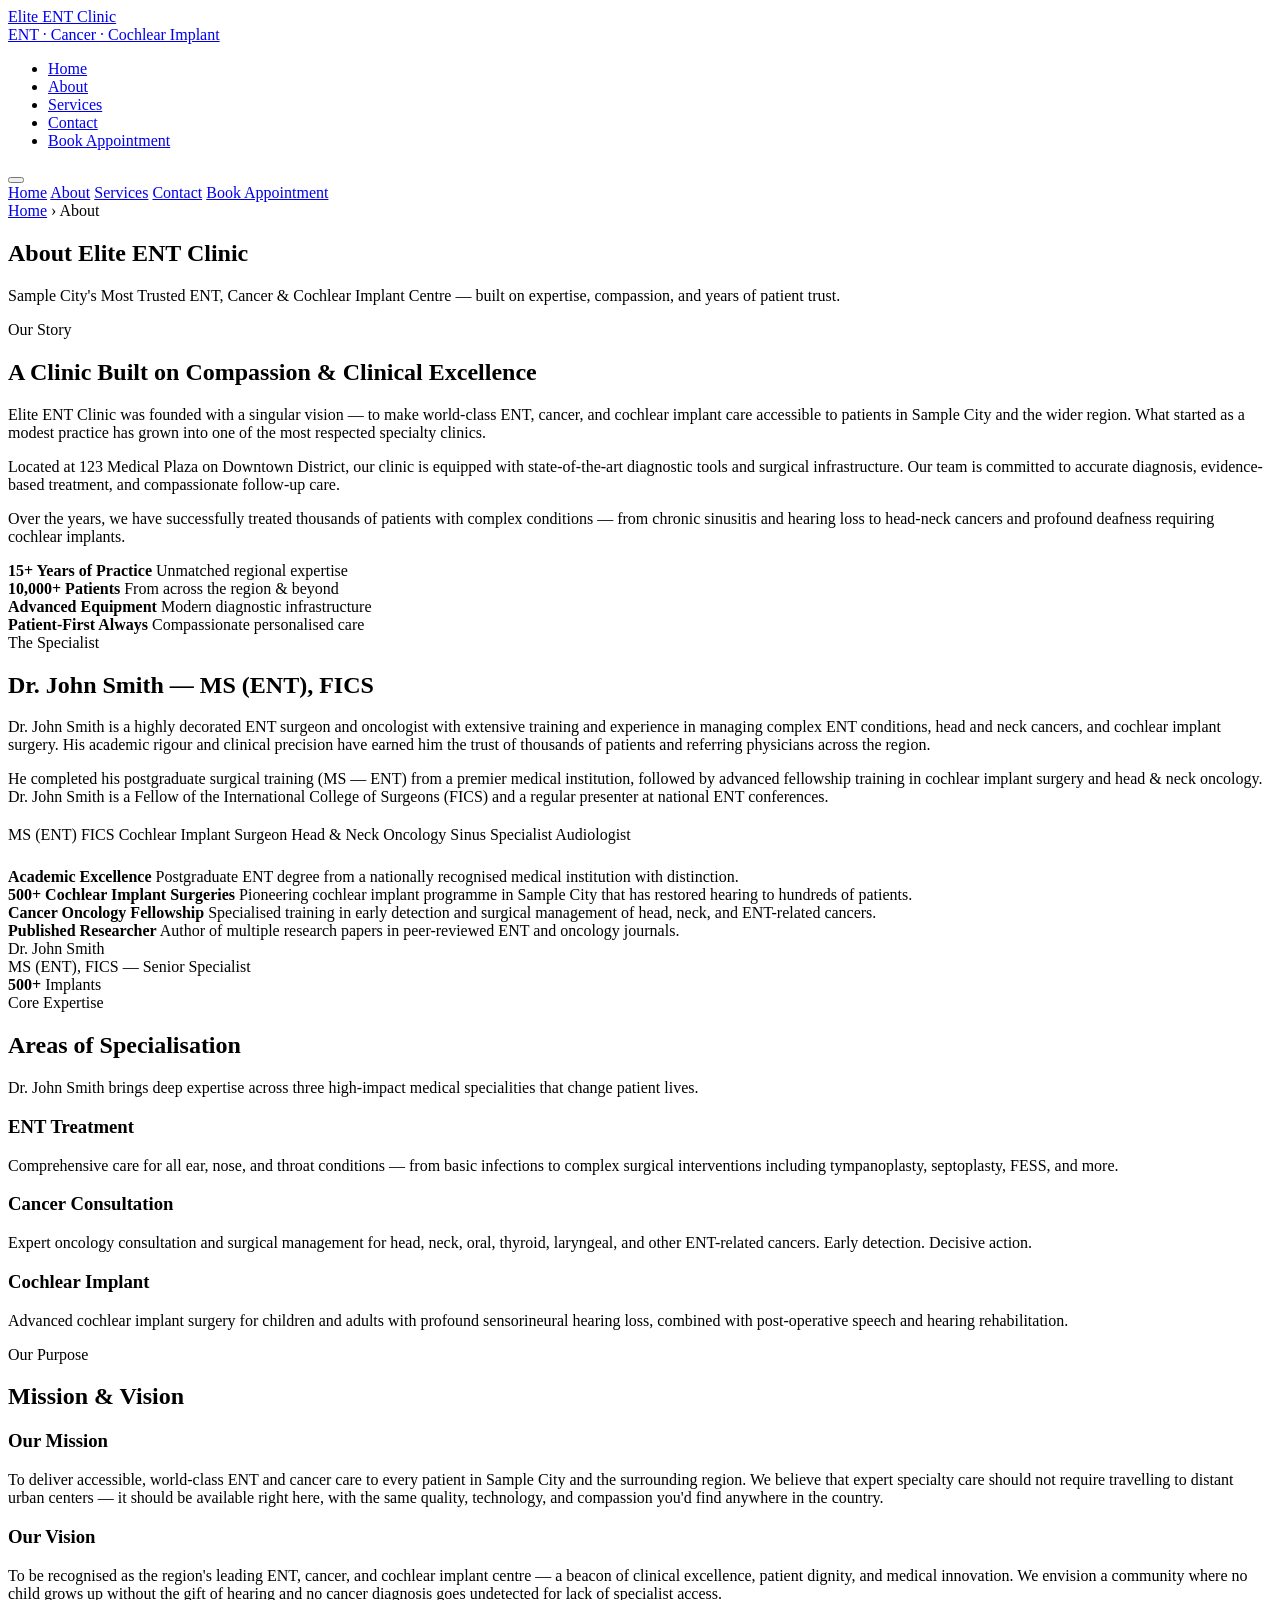
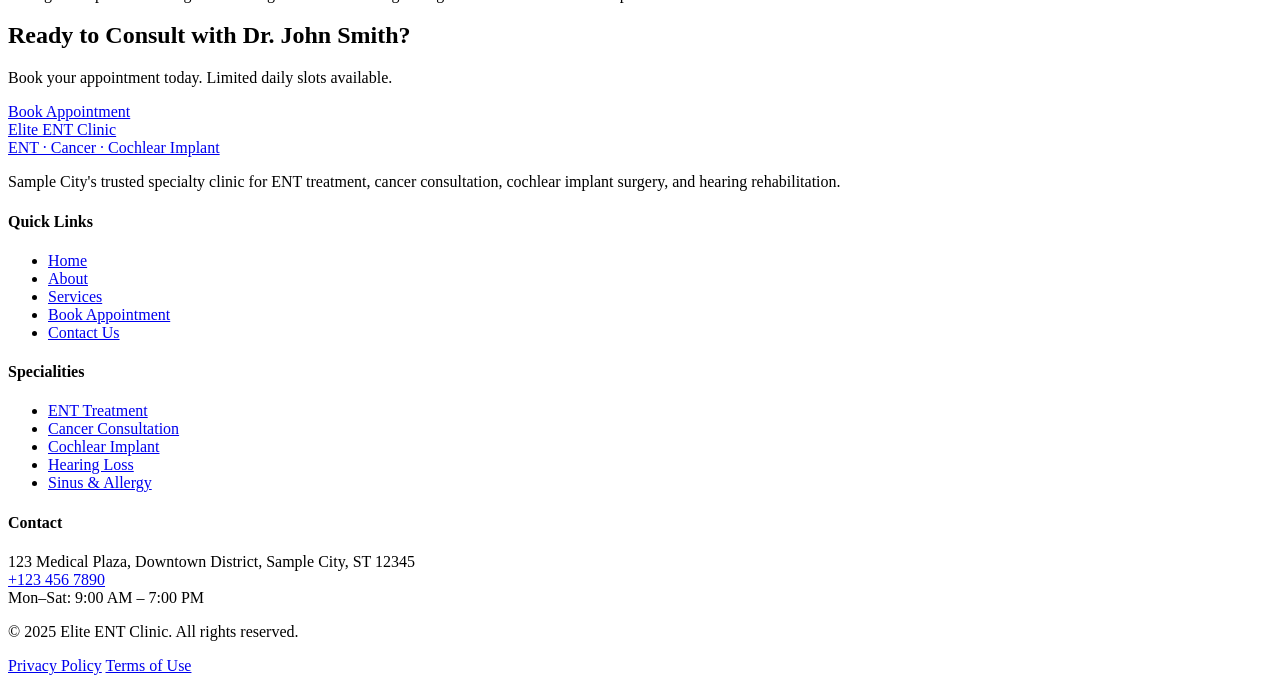
==== about.html @ 15871dbf "Add files via upload" ====
<!DOCTYPE html>
<html lang="en">
<head>
  <meta charset="UTF-8" />
  <link rel="icon" href="https://api.iconify.design/medical-icon:i-health-services.svg" type="image/svg+xml" />
  <meta name="viewport" content="width=device-width, initial-scale=1.0" />
  <title>About Dr. John Smith | ENT Cancer Cochlear Implant Specialist Sample City</title>
  <meta name="description" content="Learn about Dr. John Smith – Sample City's leading ENT, Cancer and Cochlear Implant specialist with 15+ years of experience. Discover our mission, story, and specialisations." />
  <meta name="keywords" content="ENT Specialist Sample City, Cochlear Implant Clinic Sample City, Cancer ENT Doctor Sample City, About Dr. John Smith" />
  <meta property="og:title" content="About Dr. John Smith | ENT Specialist Sample City" />
  <meta property="og:description" content="Meet Dr. John Smith – 15+ years of experience in ENT, Cancer Consultation and Cochlear Implant Surgery in Sample City." />
  <link rel="stylesheet" href="css/styles.css" />
  <link rel="stylesheet" href="https://cdnjs.cloudflare.com/ajax/libs/font-awesome/6.4.0/css/all.min.css" />
  <link rel="preconnect" href="https://fonts.googleapis.com" />
</head>
<body>

<!-- ===== NAVBAR ===== -->
<header class="navbar" role="banner">
  <div class="container">
    <nav class="navbar-inner" aria-label="Main navigation">
      <a href="index.html" class="navbar-logo">
        <div class="logo-icon" aria-hidden="true"></div>
        <div>
          <div class="logo-text-main">Elite ENT Clinic</div>
          <div class="logo-text-sub">ENT · Cancer · Cochlear Implant</div>
        </div>
      </a>
      <ul class="navbar-nav">
        <li><a href="index.html" class="nav-link">Home</a></li>
        <li><a href="about.html" class="nav-link active">About</a></li>
        <li><a href="services.html" class="nav-link">Services</a></li>
        <li><a href="contact.html" class="nav-link">Contact</a></li>
        <li><a href="appointment.html" class="nav-cta">Book Appointment</a></li>
      </ul>
      <button class="hamburger" id="hamburger" aria-label="Toggle menu" aria-expanded="false">
        <span></span><span></span><span></span>
      </button>
    </nav>
  </div>
  <div class="mobile-menu" id="mobileMenu">
    <a href="index.html" class="nav-link">Home</a>
    <a href="about.html" class="nav-link active">About</a>
    <a href="services.html" class="nav-link">Services</a>
    <a href="contact.html" class="nav-link">Contact</a>
    <a href="appointment.html" class="nav-cta"> Book Appointment</a>
  </div>
</header>

<!-- ===== PAGE HERO ===== -->
<section class="page-hero" aria-label="Page header">
  <div class="container">
    <nav class="breadcrumb" aria-label="Breadcrumb">
      <a href="index.html">Home</a>
      <span>›</span>
      <span>About</span>
    </nav>
    <h1>About Elite ENT Clinic</h1>
    <p>Sample City's Most Trusted ENT, Cancer &amp; Cochlear Implant Centre — built on expertise, compassion, and years of patient trust.</p>
  </div>
</section>

<!-- ===== CLINIC STORY ===== -->
<section class="section-pad about-story" aria-label="Clinic story">
  <div class="container">
    <div class="about-grid">
      <div class="reveal">
        <div class="about-img" aria-hidden="true"></div>
      </div>
      <div class="about-text reveal reveal-delay-1">
        <div class="section-label">Our Story</div>
        <h2 class="section-title">A Clinic Built on Compassion &amp; Clinical Excellence</h2>
        <p>Elite ENT Clinic was founded with a singular vision — to make world-class ENT, cancer, and cochlear implant care accessible to patients in Sample City and the wider region. What started as a modest practice has grown into one of the most respected specialty clinics.</p>
        <p>Located at 123 Medical Plaza on Downtown District, our clinic is equipped with state-of-the-art diagnostic tools and surgical infrastructure. Our team is committed to accurate diagnosis, evidence-based treatment, and compassionate follow-up care.</p>
        <p>Over the years, we have successfully treated thousands of patients with complex conditions — from chronic sinusitis and hearing loss to head-neck cancers and profound deafness requiring cochlear implants.</p>

        <div class="about-highlights">
          <div class="highlight-item">
            <div class="highlight-icon" style="background-image: url('https://images.unsplash.com/photo-1454165804606-c3d57bc86b40?w=64&h=64&fit=crop');"></div>
            <div>
              <strong>15+ Years of Practice</strong>
              <span>Unmatched regional expertise</span>
            </div>
          </div>
          <div class="highlight-item">
            <div class="highlight-icon" style="background-image: url('https://images.unsplash.com/photo-1576091160399-112ba8d25d1d?w=64&h=64&fit=crop');"></div>
            <div>
              <strong>10,000+ Patients</strong>
              <span>From across the region &amp; beyond</span>
            </div>
          </div>
          <div class="highlight-item">
            <div class="highlight-icon" style="background-image: url('https://images.unsplash.com/photo-1581594549595-35f6edc7b762?w=64&h=64&fit=crop');"></div>
            <div>
              <strong>Advanced Equipment</strong>
              <span>Modern diagnostic infrastructure</span>
            </div>
          </div>
          <div class="highlight-item">
            <div class="highlight-icon" style="background-image: url('https://images.unsplash.com/photo-1559757175-5700dde675bc?w=64&h=64&fit=crop');"></div>
            <div>
              <strong>Patient-First Always</strong>
              <span>Compassionate personalised care</span>
            </div>
          </div>
        </div>
      </div>
    </div>
  </div>
</section>

<!-- ===== DOCTOR PROFILE ===== -->
<section class="section-pad" aria-label="Doctor profile">
  <div class="container">
    <div class="doctor-grid">
      <!-- Content -->
      <div class="doctor-content reveal">
        <div class="section-label">The Specialist</div>
        <h2 class="section-title">Dr. John Smith — MS (ENT), FICS</h2>
        <p>Dr. John Smith is a highly decorated ENT surgeon and oncologist with extensive training and experience in managing complex ENT conditions, head and neck cancers, and cochlear implant surgery. His academic rigour and clinical precision have earned him the trust of thousands of patients and referring physicians across the region.</p>
        <p>He completed his postgraduate surgical training (MS — ENT) from a premier medical institution, followed by advanced fellowship training in cochlear implant surgery and head &amp; neck oncology. Dr. John Smith is a Fellow of the International College of Surgeons (FICS) and a regular presenter at national ENT conferences.</p>

        <div class="doctor-specs" style="margin-top:20px">
          <span class="spec-badge">MS (ENT)</span>
          <span class="spec-badge">FICS</span>
          <span class="spec-badge">Cochlear Implant Surgeon</span>
          <span class="spec-badge">Head &amp; Neck Oncology</span>
          <span class="spec-badge">Sinus Specialist</span>
          <span class="spec-badge">Audiologist</span>
        </div>

        <div class="doctor-feats" style="margin-top:24px">
          <div class="doctor-feat">
            <div class="feat-icon"></div>
            <div class="feat-text">
              <strong>Academic Excellence</strong>
              <span>Postgraduate ENT degree from a nationally recognised medical institution with distinction.</span>
            </div>
          </div>
          <div class="doctor-feat">
            <div class="feat-icon"></div>
            <div class="feat-text">
              <strong>500+ Cochlear Implant Surgeries</strong>
              <span>Pioneering cochlear implant programme in Sample City that has restored hearing to hundreds of patients.</span>
            </div>
          </div>
          <div class="doctor-feat">
            <div class="feat-icon"></div>
            <div class="feat-text">
              <strong>Cancer Oncology Fellowship</strong>
              <span>Specialised training in early detection and surgical management of head, neck, and ENT-related cancers.</span>
            </div>
          </div>
          <div class="doctor-feat">
            <div class="feat-icon"></div>
            <div class="feat-text">
              <strong>Published Researcher</strong>
              <span>Author of multiple research papers in peer-reviewed ENT and oncology journals.</span>
            </div>
          </div>
        </div>
      </div>

      <!-- Image -->
      <div class="doctor-img-wrap reveal reveal-delay-1">
        <div class="doctor-img" aria-hidden="true"></div>
        <div class="dr-placeholder-text">
          <div class="dr-name">Dr. John Smith</div>
          <div class="dr-title">MS (ENT), FICS — Senior Specialist</div>
        </div>
        <div class="doctor-tag" aria-hidden="true">
          <strong>500+</strong>
          Implants
        </div>
      </div>
    </div>
  </div>
</section>

<!-- ===== SPECIALIZATIONS ===== -->
<section class="section-pad" style="background: var(--off-white);" aria-label="Specialisations">
  <div class="container">
    <div class="section-header center">
      <div class="section-label">Core Expertise</div>
      <h2 class="section-title">Areas of Specialisation</h2>
      <p class="section-subtitle">Dr. John Smith brings deep expertise across three high-impact medical specialities that change patient lives.</p>
    </div>

    <div class="spec-cards">
      <article class="spec-card reveal">
        <span class="spec-big-icon" aria-hidden="true" style="background-image: url('https://images.unsplash.com/photo-1581595220892-b0739db3ba8c?w=144&h=144&fit=crop');"></span>
        <h3>ENT Treatment</h3>
        <p>Comprehensive care for all ear, nose, and throat conditions — from basic infections to complex surgical interventions including tympanoplasty, septoplasty, FESS, and more.</p>
      </article>

      <article class="spec-card reveal reveal-delay-1">
        <span class="spec-big-icon" aria-hidden="true" style="background-image: url('https://images.unsplash.com/photo-1579154204601-01588f351e67?w=144&h=144&fit=crop');"></span>
        <h3>Cancer Consultation</h3>
        <p>Expert oncology consultation and surgical management for head, neck, oral, thyroid, laryngeal, and other ENT-related cancers. Early detection. Decisive action.</p>
      </article>

      <article class="spec-card reveal reveal-delay-2">
        <span class="spec-big-icon" aria-hidden="true" style="background-image: url('https://images.unsplash.com/photo-1576091160550-2173dba999ef?w=144&h=144&fit=crop');"></span>
        <h3>Cochlear Implant</h3>
        <p>Advanced cochlear implant surgery for children and adults with profound sensorineural hearing loss, combined with post-operative speech and hearing rehabilitation.</p>
      </article>
    </div>
  </div>
</section>

<!-- ===== MISSION & VISION ===== -->
<section class="section-pad" aria-label="Mission and Vision">
  <div class="container">
    <div class="section-header center">
      <div class="section-label">Our Purpose</div>
      <h2 class="section-title">Mission &amp; Vision</h2>
    </div>

    <div class="mv-grid">
      <div class="mv-card mission reveal">
        <span class="mv-icon" aria-hidden="true"></span>
        <h3>Our Mission</h3>
        <p>To deliver accessible, world-class ENT and cancer care to every patient in Sample City and the surrounding region. We believe that expert specialty care should not require travelling to distant urban centers — it should be available right here, with the same quality, technology, and compassion you'd find anywhere in the country.</p>
      </div>

      <div class="mv-card vision reveal reveal-delay-1">
        <span class="mv-icon" aria-hidden="true"></span>
        <h3>Our Vision</h3>
        <p>To be recognised as the region's leading ENT, cancer, and cochlear implant centre — a beacon of clinical excellence, patient dignity, and medical innovation. We envision a community where no child grows up without the gift of hearing and no cancer diagnosis goes undetected for lack of specialist access.</p>
      </div>
    </div>
  </div>
</section>

<!-- ===== CTA BANNER ===== -->
<section class="cta-banner" aria-label="Appointment call-to-action">
  <div class="container">
    <h2>Ready to Consult with Dr. John Smith?</h2>
    <p>Book your appointment today. Limited daily slots available.</p>
    <div class="cta-actions">
      <a href="appointment.html" class="btn btn-white btn-lg"> Book Appointment</a>
      <a href="tel:+1234567890" class="btn btn-outline btn-lg" style="color:white;border-color:rgba(255,255,255,0.5);"> Call Now</a>
    </div>
  </div>
</section>

<!-- ===== FOOTER ===== -->
<footer class="footer" role="contentinfo">
  <div class="container">
    <div class="footer-grid">
      <div class="footer-brand">
        <a href="index.html" class="navbar-logo">
          <div class="logo-icon" aria-hidden="true"></div>
          <div>
            <div class="logo-text-main">Elite ENT Clinic</div>
            <div class="logo-text-sub">ENT · Cancer · Cochlear Implant</div>
          </div>
        </a>
        <p class="footer-desc">Sample City's trusted specialty clinic for ENT treatment, cancer consultation, cochlear implant surgery, and hearing rehabilitation.</p>
        <div class="footer-socials">
          <a href="#" class="footer-social-btn" aria-label="Facebook"></a>
          <a href="#" class="footer-social-btn" aria-label="Instagram"></a>
          <a href="https://wa.me/1234567890" class="footer-social-btn" aria-label="WhatsApp"></a>
        </div>
      </div>
      <div class="footer-col">
        <h4>Quick Links</h4>
        <ul class="footer-links">
          <li><a href="index.html" class="footer-link">Home</a></li>
          <li><a href="about.html" class="footer-link">About</a></li>
          <li><a href="services.html" class="footer-link">Services</a></li>
          <li><a href="appointment.html" class="footer-link">Book Appointment</a></li>
          <li><a href="contact.html" class="footer-link">Contact Us</a></li>
        </ul>
      </div>
      <div class="footer-col">
        <h4>Specialities</h4>
        <ul class="footer-links">
          <li><a href="services.html#ent" class="footer-link">ENT Treatment</a></li>
          <li><a href="services.html#cancer" class="footer-link">Cancer Consultation</a></li>
          <li><a href="services.html#cochlear" class="footer-link">Cochlear Implant</a></li>
          <li><a href="services.html#hearing" class="footer-link">Hearing Loss</a></li>
          <li><a href="services.html#sinus" class="footer-link">Sinus &amp; Allergy</a></li>
        </ul>
      </div>
      <div class="footer-col">
        <h4>Contact</h4>
        <div class="footer-contact-item">
          <span class="icon"></span>
          <span>123 Medical Plaza, Downtown District, Sample City, ST 12345</span>
        </div>
        <div class="footer-contact-item">
          <span class="icon"></span>
          <a href="tel:+1234567890">+123 456 7890</a>
        </div>
        <div class="footer-contact-item">
          <span class="icon"></span>
          <span>Mon–Sat: 9:00 AM – 7:00 PM</span>
        </div>
      </div>
    </div>
    <div class="footer-bottom">
      <p class="footer-bottom-text">© 2025 Elite ENT Clinic. All rights reserved.</p>
      <div class="footer-bottom-links">
        <a href="#" class="footer-bottom-link">Privacy Policy</a>
        <a href="#" class="footer-bottom-link">Terms of Use</a>
      </div>
    </div>
  </div>
</footer>

<div class="floating-buttons">
  <a href="https://wa.me/1234567890" class="float-btn float-wa" target="_blank" rel="noopener" aria-label="WhatsApp"></a>
  <a href="tel:+1234567890" class="float-btn float-call" aria-label="Call"></a>
</div>

<script src="js/script.js"></script>
</body>
</html>
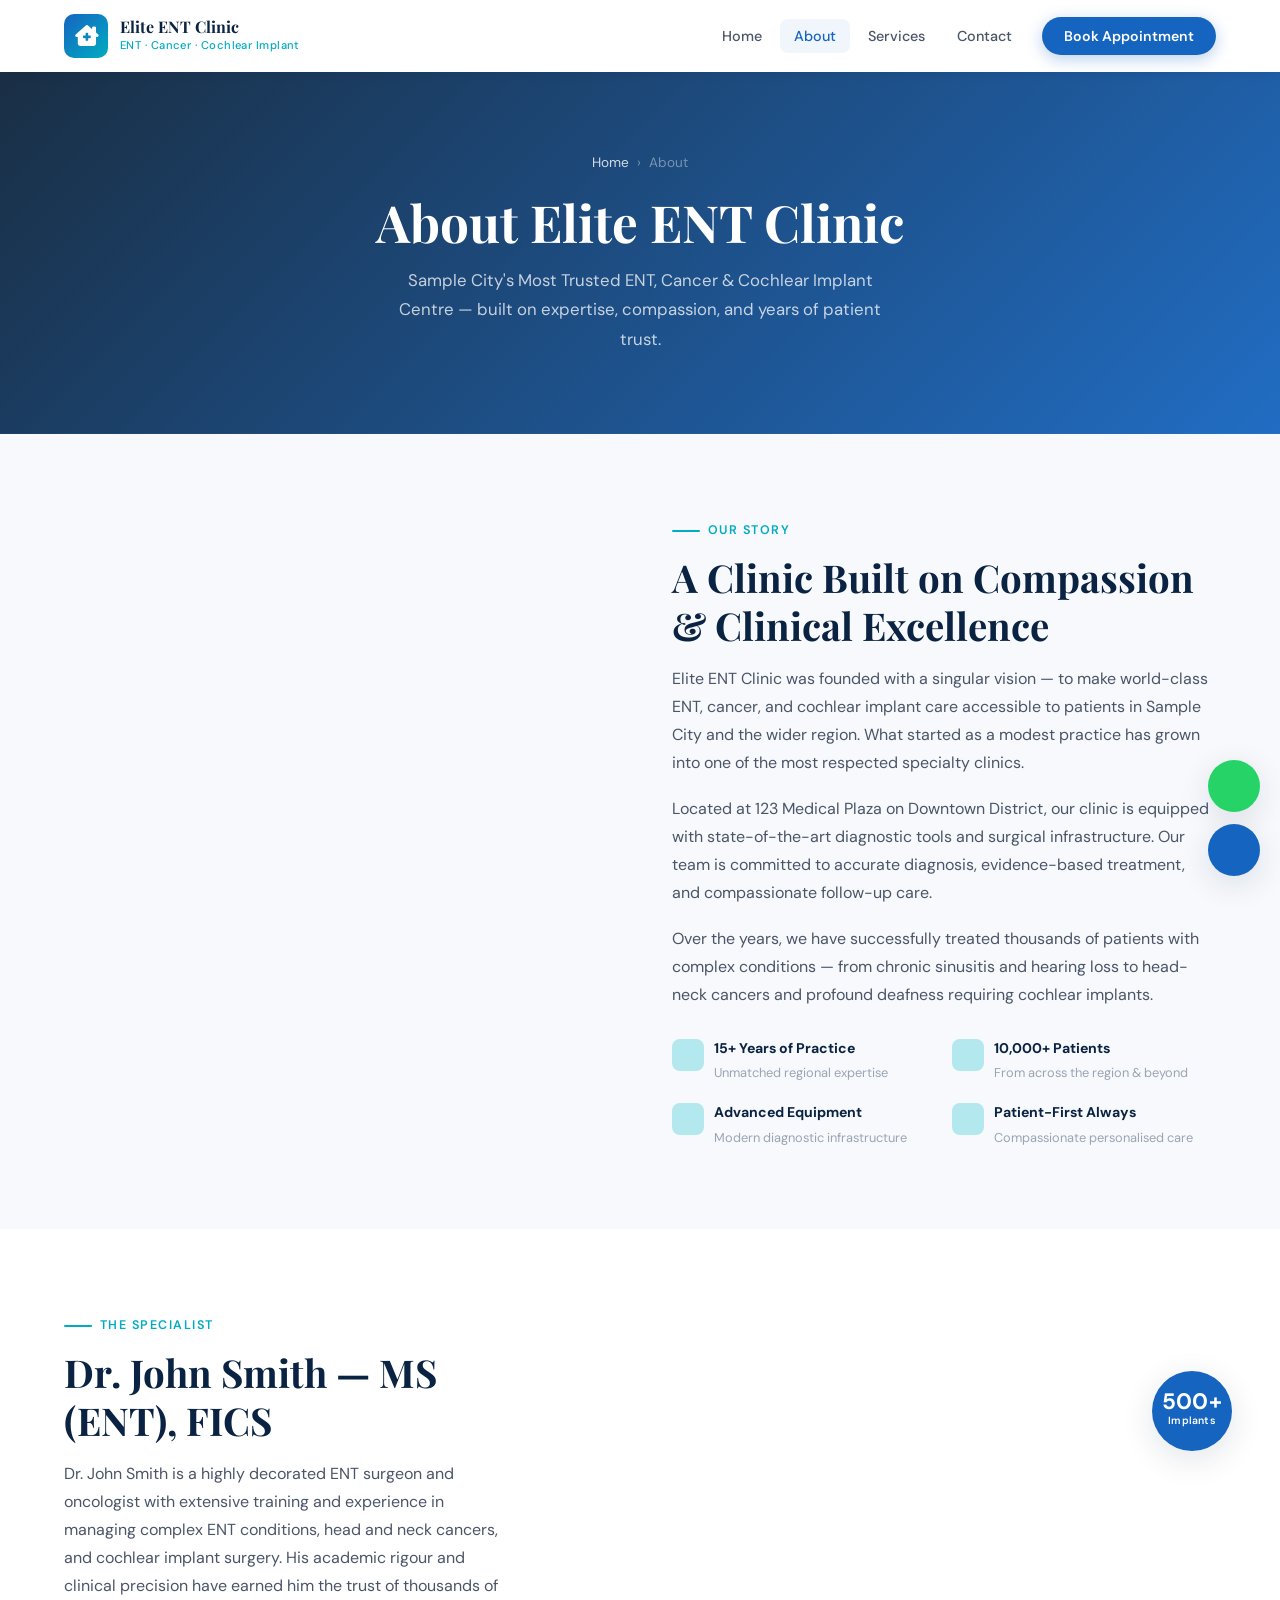
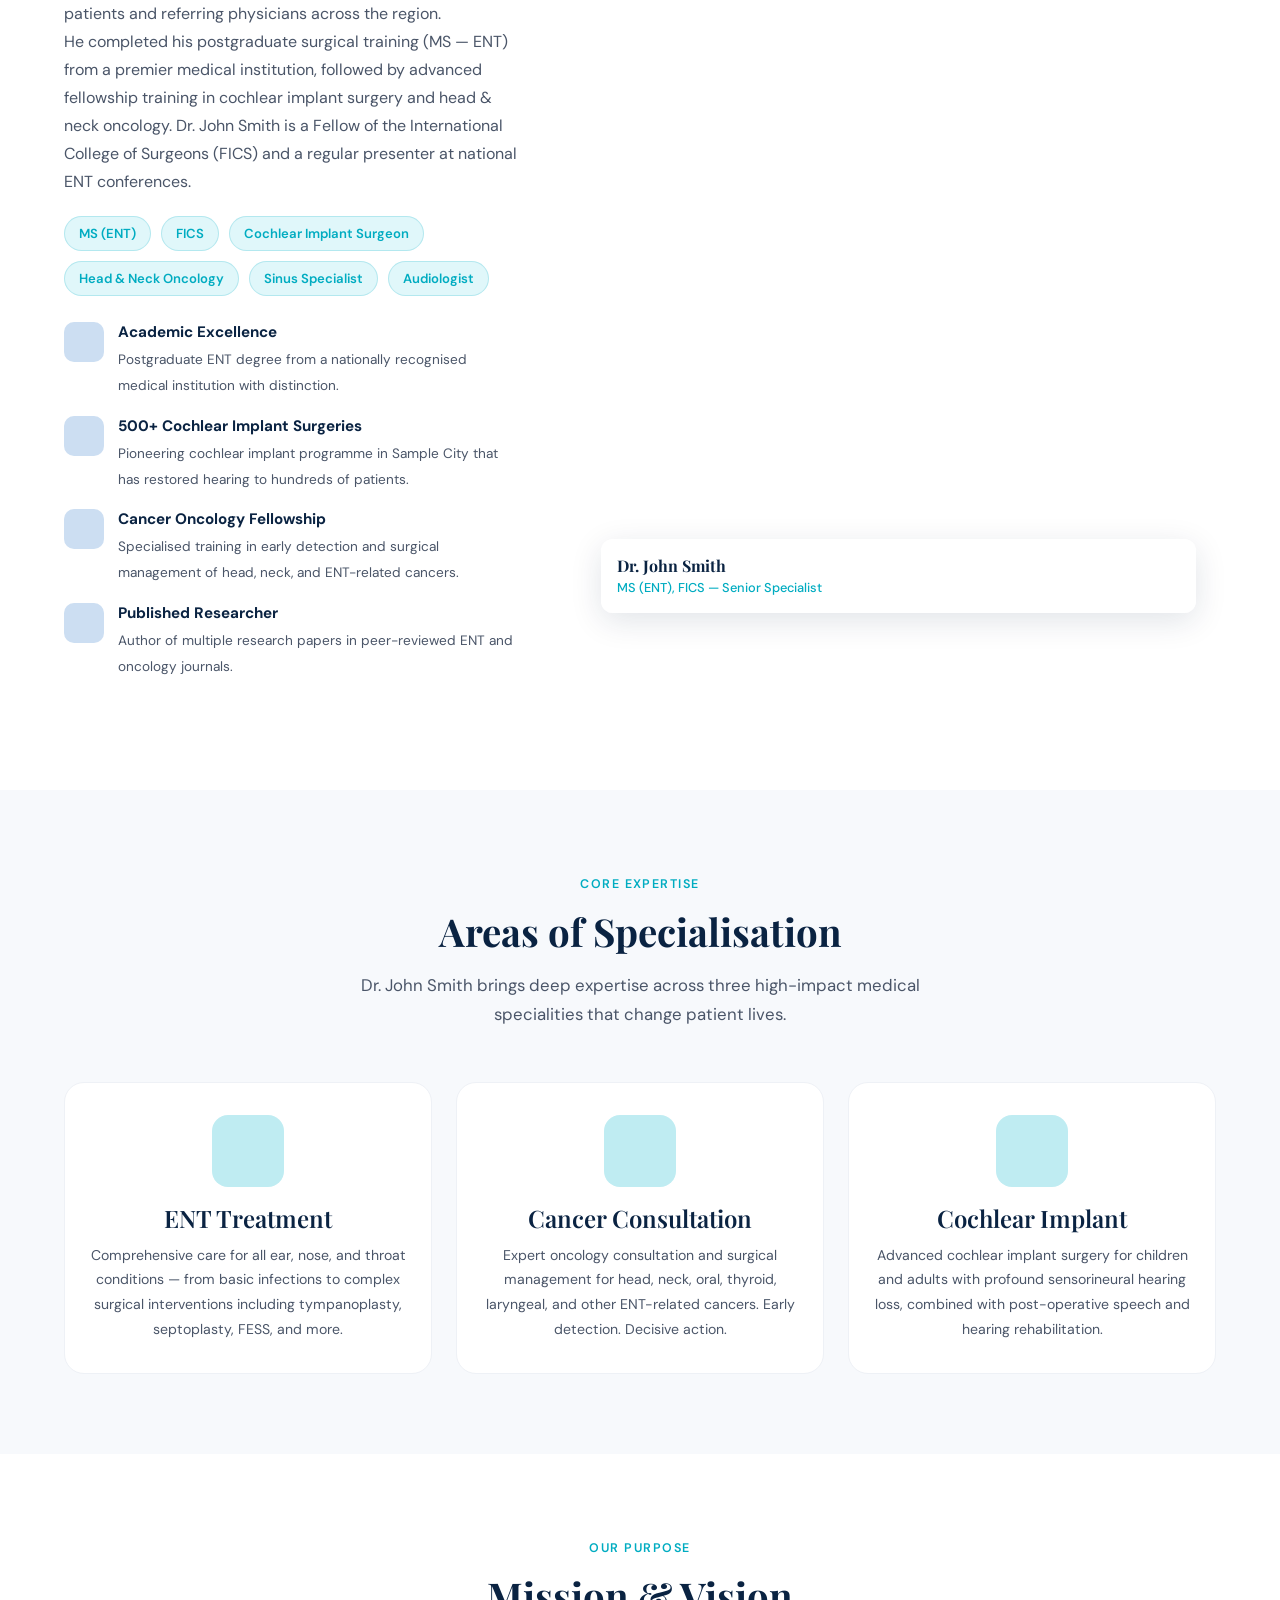
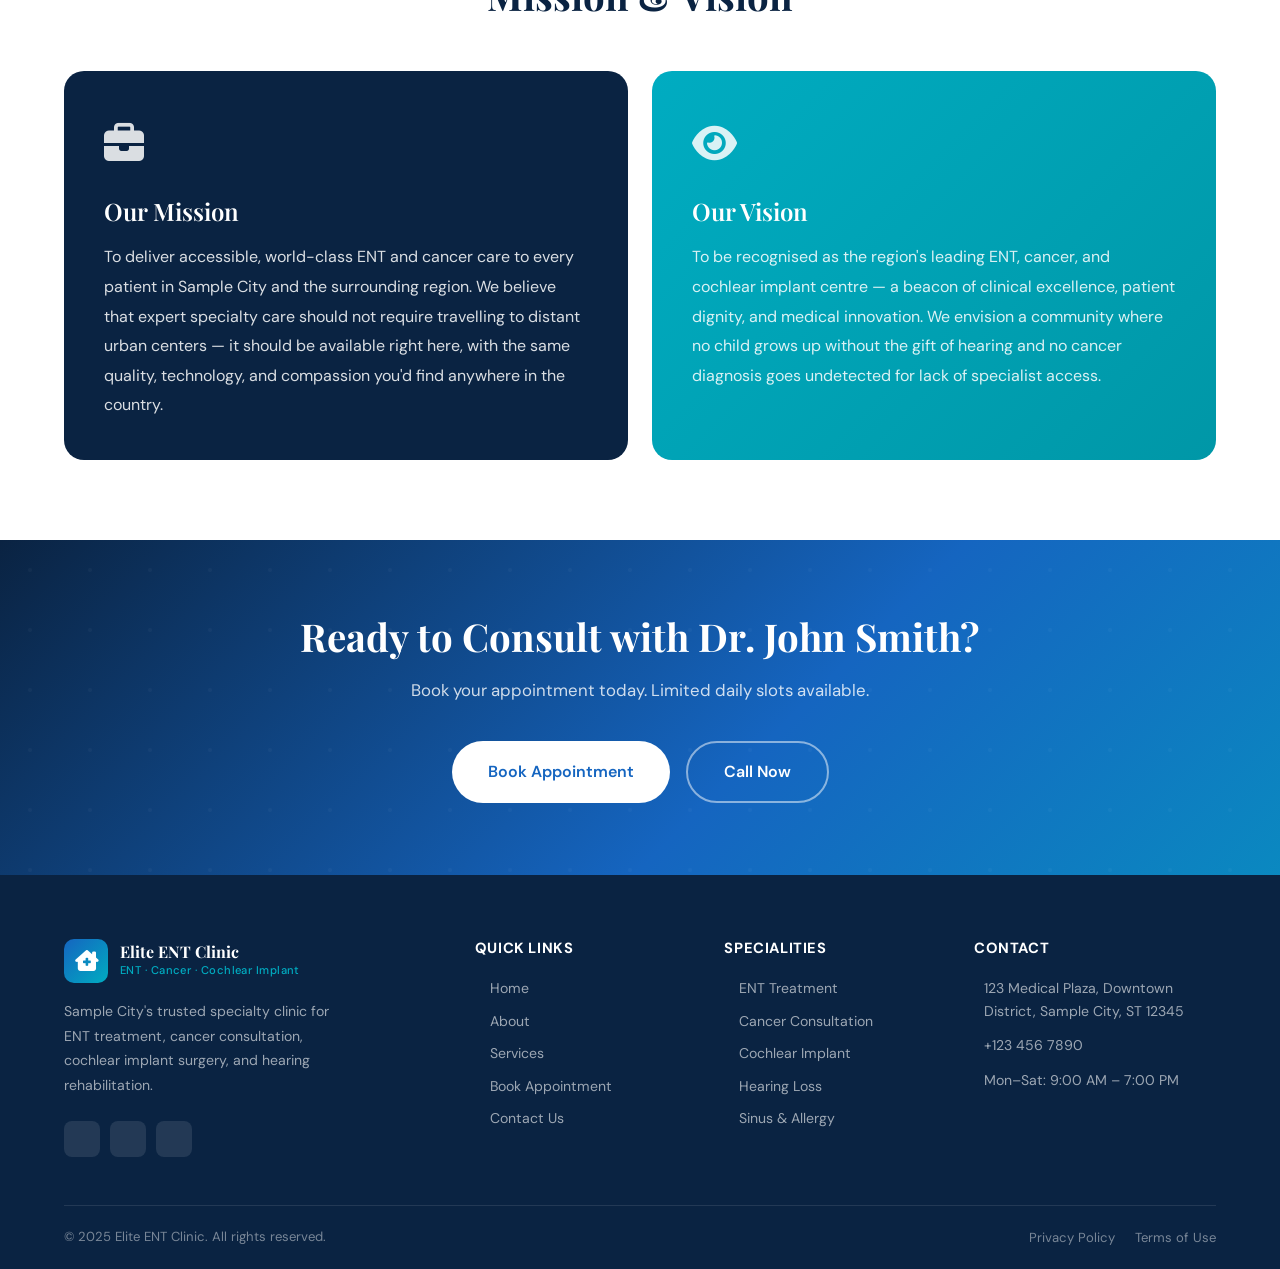
==== commit 48f8d017: "Update about.html" ====
--- a/about.html
+++ b/about.html
@@ -9,7 +9,7 @@
   <meta name="keywords" content="ENT Specialist Sample City, Cochlear Implant Clinic Sample City, Cancer ENT Doctor Sample City, About Dr. John Smith" />
   <meta property="og:title" content="About Dr. John Smith | ENT Specialist Sample City" />
   <meta property="og:description" content="Meet Dr. John Smith – 15+ years of experience in ENT, Cancer Consultation and Cochlear Implant Surgery in Sample City." />
-  <link rel="stylesheet" href="css/styles.css" />
+  <link rel="stylesheet" href="styles.css" />
   <link rel="stylesheet" href="https://cdnjs.cloudflare.com/ajax/libs/font-awesome/6.4.0/css/all.min.css" />
   <link rel="preconnect" href="https://fonts.googleapis.com" />
 </head>
@@ -314,6 +314,6 @@
   <a href="tel:+1234567890" class="float-btn float-call" aria-label="Call"></a>
 </div>
 
-<script src="js/script.js"></script>
+<script src="script.js"></script>
 </body>
 </html>
--- a/styles.css
+++ b/styles.css
@@ -0,0 +1,1486 @@
+/* ============================================
+   DR BHUKAR'S CLINIC - MAIN STYLESHEET
+   ============================================ */
+
+@import url('https://fonts.googleapis.com/css2?family=Playfair+Display:wght@400;600;700&family=DM+Sans:wght@300;400;500;600&display=swap');
+
+/* ---- CSS Variables ---- */
+:root {
+  --navy: #0a2342;
+  --blue: #1565c0;
+  --blue-mid: #1976d2;
+  --teal: #00acc1;
+  --teal-light: #e0f7fa;
+  --white: #ffffff;
+  --off-white: #f7f9fc;
+  --gray-light: #eef1f6;
+  --gray-mid: #9aa5b4;
+  --gray-dark: #4a5568;
+  --text: #1a202c;
+  --shadow-sm: 0 2px 8px rgba(10,35,66,0.08);
+  --shadow-md: 0 8px 32px rgba(10,35,66,0.12);
+  --shadow-lg: 0 20px 60px rgba(10,35,66,0.18);
+  --radius: 12px;
+  --radius-lg: 20px;
+  --transition: 0.3s cubic-bezier(0.4, 0, 0.2, 1);
+}
+
+/* ---- Reset & Base ---- */
+*, *::before, *::after { box-sizing: border-box; margin: 0; padding: 0; }
+
+html { scroll-behavior: smooth; font-size: 16px; }
+
+body {
+  font-family: 'DM Sans', sans-serif;
+  color: var(--text);
+  background: var(--white);
+  overflow-x: hidden;
+  line-height: 1.6;
+}
+
+img { max-width: 100%; display: block; }
+a { text-decoration: none; color: inherit; }
+ul { list-style: none; }
+
+/* ---- Typography ---- */
+h1, h2, h3, h4 {
+  font-family: 'Playfair Display', serif;
+  line-height: 1.25;
+  color: var(--navy);
+}
+
+h1 { font-size: clamp(2rem, 5vw, 3.2rem); font-weight: 700; }
+h2 { font-size: clamp(1.6rem, 3.5vw, 2.4rem); font-weight: 700; }
+h3 { font-size: clamp(1.15rem, 2.5vw, 1.5rem); font-weight: 600; }
+h4 { font-size: 1.1rem; font-weight: 600; }
+
+p { color: var(--gray-dark); line-height: 1.75; }
+
+/* ---- Utility ---- */
+.container { max-width: 1200px; margin: 0 auto; padding: 0 24px; }
+.section-pad { padding: 80px 0; }
+.section-pad-sm { padding: 56px 0; }
+
+.section-label {
+  display: inline-flex;
+  align-items: center;
+  gap: 8px;
+  font-family: 'DM Sans', sans-serif;
+  font-size: 0.78rem;
+  font-weight: 600;
+  letter-spacing: 0.12em;
+  text-transform: uppercase;
+  color: var(--teal);
+  margin-bottom: 12px;
+}
+.section-label::before {
+  content: '';
+  display: inline-block;
+  width: 28px;
+  height: 2px;
+  background: var(--teal);
+  border-radius: 2px;
+}
+
+.section-title { margin-bottom: 16px; }
+.section-subtitle { font-size: 1.05rem; color: var(--gray-dark); max-width: 560px; }
+.section-header { margin-bottom: 52px; }
+.section-header.center { text-align: center; }
+.section-header.center .section-subtitle { margin: 0 auto; }
+.section-header.center .section-label { justify-content: center; }
+.section-header.center .section-label::before { display: none; }
+
+/* ---- Buttons ---- */
+.btn {
+  display: inline-flex;
+  align-items: center;
+  gap: 8px;
+  padding: 13px 28px;
+  border-radius: 50px;
+  font-family: 'DM Sans', sans-serif;
+  font-size: 0.95rem;
+  font-weight: 600;
+  cursor: pointer;
+  border: none;
+  transition: var(--transition);
+  white-space: nowrap;
+}
+
+.btn-primary {
+  background: var(--blue);
+  color: var(--white);
+  box-shadow: 0 4px 20px rgba(21,101,192,0.35);
+}
+.btn-primary:hover {
+  background: var(--navy);
+  transform: translateY(-2px);
+  box-shadow: 0 8px 28px rgba(21,101,192,0.45);
+}
+
+.btn-outline {
+  background: transparent;
+  color: var(--blue);
+  border: 2px solid var(--blue);
+}
+.btn-outline:hover {
+  background: var(--blue);
+  color: var(--white);
+  transform: translateY(-2px);
+}
+
+.btn-teal {
+  background: var(--teal);
+  color: var(--white);
+  box-shadow: 0 4px 20px rgba(0,172,193,0.3);
+}
+.btn-teal:hover {
+  background: #00838f;
+  transform: translateY(-2px);
+}
+
+.btn-white {
+  background: var(--white);
+  color: var(--blue);
+}
+.btn-white:hover {
+  background: var(--gray-light);
+  transform: translateY(-2px);
+}
+
+.btn-lg { padding: 16px 36px; font-size: 1rem; }
+
+/* ============================================
+   NAVBAR
+   ============================================ */
+.navbar {
+  position: sticky;
+  top: 0;
+  z-index: 1000;
+  background: var(--white);
+  box-shadow: var(--shadow-sm);
+  transition: var(--transition);
+}
+
+.navbar.scrolled {
+  box-shadow: 0 4px 24px rgba(10,35,66,0.14);
+}
+
+.navbar-inner {
+  display: flex;
+  align-items: center;
+  justify-content: space-between;
+  height: 72px;
+}
+
+.navbar-logo {
+  display: flex;
+  align-items: center;
+  gap: 12px;
+  text-decoration: none;
+}
+
+.logo-icon {
+  width: 44px;
+  height: 44px;
+  background: linear-gradient(135deg, var(--blue), var(--teal));
+  border-radius: 10px;
+  display: flex;
+  align-items: center;
+  justify-content: center;
+  color: white;
+  font-size: 1.3rem;
+  flex-shrink: 0;
+}
+
+.logo-icon::before {
+  content: '\f7f2';
+  font-family: 'Font Awesome 6 Free';
+  font-weight: 900;
+}
+
+.logo-text-main {
+  font-family: 'Playfair Display', serif;
+  font-size: 1rem;
+  font-weight: 700;
+  color: var(--navy);
+  line-height: 1.2;
+}
+
+.logo-text-sub {
+  font-size: 0.7rem;
+  color: var(--teal);
+  font-weight: 500;
+  letter-spacing: 0.04em;
+}
+
+.navbar-nav {
+  display: flex;
+  align-items: center;
+  gap: 4px;
+}
+
+.nav-link {
+  padding: 8px 14px;
+  border-radius: 8px;
+  font-size: 0.9rem;
+  font-weight: 500;
+  color: var(--gray-dark);
+  transition: var(--transition);
+  position: relative;
+}
+.nav-link:hover, .nav-link.active {
+  color: var(--blue);
+  background: rgba(21,101,192,0.06);
+}
+
+.nav-cta {
+  margin-left: 12px;
+  padding: 10px 22px;
+  background: var(--blue);
+  color: var(--white);
+  border-radius: 50px;
+  font-size: 0.88rem;
+  font-weight: 600;
+  transition: var(--transition);
+  box-shadow: 0 4px 16px rgba(21,101,192,0.3);
+}
+.nav-cta:hover {
+  background: var(--navy);
+  transform: translateY(-1px);
+}
+
+.hamburger {
+  display: none;
+  flex-direction: column;
+  gap: 5px;
+  cursor: pointer;
+  padding: 6px;
+  border: none;
+  background: none;
+}
+.hamburger span {
+  width: 24px;
+  height: 2px;
+  background: var(--navy);
+  border-radius: 2px;
+  transition: var(--transition);
+}
+
+/* Mobile Menu */
+.mobile-menu {
+  display: none;
+  position: fixed;
+  top: 72px;
+  left: 0; right: 0;
+  background: var(--white);
+  padding: 16px 24px 24px;
+  box-shadow: var(--shadow-lg);
+  border-top: 1px solid var(--gray-light);
+  flex-direction: column;
+  gap: 4px;
+  z-index: 999;
+}
+.mobile-menu.open { display: flex; }
+.mobile-menu .nav-link { padding: 12px 16px; border-radius: 8px; font-size: 1rem; }
+.mobile-menu .nav-cta { margin: 12px 0 0; text-align: center; padding: 14px; }
+
+/* ============================================
+   FLOATING BUTTONS
+   ============================================ */
+.floating-buttons {
+  position: fixed;
+  right: 20px;
+  bottom: 24px;
+  display: flex;
+  flex-direction: column;
+  gap: 12px;
+  z-index: 900;
+}
+
+.float-btn {
+  width: 52px;
+  height: 52px;
+  border-radius: 50%;
+  display: flex;
+  align-items: center;
+  justify-content: center;
+  color: white;
+  font-size: 1.4rem;
+  box-shadow: var(--shadow-md);
+  transition: var(--transition);
+  cursor: pointer;
+  border: none;
+  text-decoration: none;
+}
+
+.float-btn:hover { transform: scale(1.12) translateY(-2px); }
+
+.float-call { background: var(--blue); }
+.float-wa { background: #25d366; }
+
+.float-btn-label {
+  position: absolute;
+  right: 62px;
+  background: var(--navy);
+  color: white;
+  font-size: 0.75rem;
+  font-weight: 600;
+  padding: 5px 10px;
+  border-radius: 6px;
+  white-space: nowrap;
+  opacity: 0;
+  transform: translateX(8px);
+  transition: var(--transition);
+  pointer-events: none;
+}
+
+.float-btn:hover .float-btn-label { opacity: 1; transform: translateX(0); }
+
+/* ============================================
+   HERO SECTION
+   ============================================ */
+.hero {
+  background: linear-gradient(135deg, #f0f5ff 0%, #e8f4f8 50%, #f0faff 100%);
+  position: relative;
+  overflow: hidden;
+  min-height: calc(100vh - 72px);
+  display: flex;
+  align-items: center;
+}
+
+.hero::before {
+  content: '';
+  position: absolute;
+  top: -120px; right: -80px;
+  width: 600px; height: 600px;
+  background: radial-gradient(circle, rgba(0,172,193,0.12) 0%, transparent 70%);
+  pointer-events: none;
+}
+
+.hero::after {
+  content: '';
+  position: absolute;
+  bottom: -100px; left: -60px;
+  width: 400px; height: 400px;
+  background: radial-gradient(circle, rgba(21,101,192,0.1) 0%, transparent 70%);
+  pointer-events: none;
+}
+
+.hero-grid {
+  display: grid;
+  grid-template-columns: 1fr 1fr;
+  gap: 60px;
+  align-items: center;
+  padding: 80px 0;
+  position: relative;
+  z-index: 1;
+}
+
+.hero-badge {
+  display: inline-flex;
+  align-items: center;
+  gap: 8px;
+  background: rgba(0,172,193,0.1);
+  border: 1px solid rgba(0,172,193,0.25);
+  color: var(--teal);
+  font-size: 0.82rem;
+  font-weight: 600;
+  padding: 7px 14px;
+  border-radius: 50px;
+  margin-bottom: 20px;
+  letter-spacing: 0.04em;
+}
+
+.hero-badge span { width: 7px; height: 7px; background: var(--teal); border-radius: 50%; }
+
+.hero-title {
+  font-size: clamp(2.2rem, 4.5vw, 3.4rem);
+  margin-bottom: 20px;
+  line-height: 1.18;
+}
+
+.hero-title .accent { color: var(--blue); }
+.hero-title .teal-accent { color: var(--teal); }
+
+.hero-desc {
+  font-size: 1.05rem;
+  color: var(--gray-dark);
+  margin-bottom: 36px;
+  max-width: 500px;
+  line-height: 1.8;
+}
+
+.hero-actions {
+  display: flex;
+  gap: 14px;
+  flex-wrap: wrap;
+  margin-bottom: 48px;
+}
+
+.hero-meta {
+  display: flex;
+  gap: 32px;
+}
+
+.hero-meta-item { display: flex; align-items: center; gap: 10px; }
+
+.hero-meta-icon {
+  width: 40px;
+  height: 40px;
+  background: var(--white);
+  border-radius: 10px;
+  display: flex;
+  align-items: center;
+  justify-content: center;
+  font-size: 1.1rem;
+  box-shadow: var(--shadow-sm);
+}
+
+.hero-meta-text strong {
+  display: block;
+  font-size: 1rem;
+  font-weight: 700;
+  color: var(--navy);
+}
+.hero-meta-text span { font-size: 0.78rem; color: var(--gray-mid); }
+
+/* Hero image side */
+.hero-visual { position: relative; }
+
+.hero-img-wrap {
+  position: relative;
+  border-radius: var(--radius-lg);
+  overflow: hidden;
+  aspect-ratio: 4/5;
+  background: linear-gradient(135deg, var(--blue), var(--teal));
+}
+
+.hero-img-placeholder {
+  width: 100%;
+  height: 100%;
+  display: flex;
+  flex-direction: column;
+  align-items: center;
+  justify-content: center;
+  color: white;
+  font-size: 5rem;
+  gap: 16px;
+  background-image: url('https://images.unsplash.com/photo-1519494026892-80bbd2d6fd0d?w=800&h=600&fit=crop');
+  background-size: cover;
+  background-position: center;
+}
+
+.hero-img-placeholder p {
+  font-size: 1rem;
+  font-weight: 500;
+  color: rgba(255,255,255,0.85);
+  font-family: 'DM Sans', sans-serif;
+}
+
+.hero-card {
+  position: absolute;
+  background: var(--white);
+  border-radius: var(--radius);
+  padding: 14px 18px;
+  box-shadow: var(--shadow-md);
+  display: flex;
+  align-items: center;
+  gap: 10px;
+}
+
+.hero-card-1 { bottom: 28px; left: -28px; }
+.hero-card-2 { top: 40px; right: -24px; }
+
+.hero-card-icon {
+  width: 38px; height: 38px;
+  border-radius: 10px;
+  display: flex; align-items: center; justify-content: center;
+  font-size: 1.1rem;
+}
+.hero-card-icon.blue { background: rgba(21,101,192,0.1); }
+.hero-card-icon.teal { background: rgba(0,172,193,0.1); }
+
+.hero-card strong { display: block; font-size: 0.9rem; color: var(--navy); }
+.hero-card span { font-size: 0.75rem; color: var(--gray-mid); }
+
+/* ============================================
+   TRUST INDICATORS
+   ============================================ */
+.trust-section {
+  background: var(--navy);
+  padding: 40px 0;
+}
+
+.trust-grid {
+  display: grid;
+  grid-template-columns: repeat(4, 1fr);
+  gap: 0;
+  divide-x: 1px solid rgba(255,255,255,0.1);
+}
+
+.trust-item {
+  text-align: center;
+  padding: 20px 28px;
+  border-right: 1px solid rgba(255,255,255,0.12);
+  position: relative;
+}
+.trust-item:last-child { border-right: none; }
+
+.trust-number {
+  font-family: 'Playfair Display', serif;
+  font-size: 2.8rem;
+  font-weight: 700;
+  color: var(--white);
+  line-height: 1;
+  margin-bottom: 4px;
+}
+
+.trust-number .trust-unit {
+  font-size: 1.4rem;
+  color: var(--teal);
+}
+
+.trust-label {
+  font-size: 0.88rem;
+  color: rgba(255,255,255,0.65);
+  font-weight: 500;
+  letter-spacing: 0.03em;
+}
+
+/* ============================================
+   SERVICES PREVIEW
+   ============================================ */
+.services-grid {
+  display: grid;
+  grid-template-columns: repeat(3, 1fr);
+  gap: 24px;
+}
+
+.service-card {
+  background: var(--white);
+  border: 1px solid var(--gray-light);
+  border-radius: var(--radius-lg);
+  padding: 32px 28px;
+  transition: var(--transition);
+  cursor: pointer;
+  position: relative;
+  overflow: hidden;
+}
+
+.service-card::before {
+  content: '';
+  position: absolute;
+  bottom: 0; left: 0; right: 0;
+  height: 3px;
+  background: linear-gradient(90deg, var(--blue), var(--teal));
+  transform: scaleX(0);
+  transition: var(--transition);
+}
+
+.service-card:hover {
+  transform: translateY(-6px);
+  box-shadow: var(--shadow-lg);
+  border-color: transparent;
+}
+
+.service-card:hover::before { transform: scaleX(1); }
+
+.service-icon {
+  width: 56px; height: 56px;
+  background: var(--teal-light);
+  border-radius: 14px;
+  display: flex; align-items: center; justify-content: center;
+  font-size: 1.6rem;
+  margin-bottom: 20px;
+  transition: var(--transition);
+  background-size: cover;
+  background-position: center;
+  position: relative;
+  overflow: hidden;
+}
+
+.service-icon::after {
+  content: '';
+  position: absolute;
+  inset: 0;
+  background: rgba(0, 172, 193, 0.3);
+  transition: var(--transition);
+}
+
+.service-card:hover .service-icon {
+  background: var(--blue);
+  transform: rotate(-4deg) scale(1.05);
+}
+
+.service-card:hover .service-icon::after {
+  background: rgba(33, 150, 243, 0.4);
+}
+
+.service-card h3 { margin-bottom: 10px; font-size: 1.15rem; }
+.service-card p { font-size: 0.9rem; color: var(--gray-dark); margin-bottom: 20px; }
+
+.service-link {
+  font-size: 0.88rem;
+  font-weight: 600;
+  color: var(--blue);
+  display: flex;
+  align-items: center;
+  gap: 6px;
+  transition: var(--transition);
+}
+
+.service-card:hover .service-link { gap: 10px; }
+
+/* ============================================
+   DOCTOR HIGHLIGHT
+   ============================================ */
+.doctor-section { background: var(--off-white); }
+
+.doctor-grid {
+  display: grid;
+  grid-template-columns: 1fr 1.4fr;
+  gap: 64px;
+  align-items: center;
+}
+
+.doctor-img-wrap {
+  position: relative;
+}
+
+.doctor-img {
+  width: 100%;
+  aspect-ratio: 3/4;
+  border-radius: var(--radius-lg);
+  background: linear-gradient(145deg, var(--blue), var(--teal));
+  display: flex;
+  align-items: center;
+  justify-content: center;
+  font-size: 4rem;
+  color: rgba(255,255,255,0.8);
+  overflow: hidden;
+  background-image: url('https://images.unsplash.com/photo-1612349317150-e413f6a5b16d?w=600&h=700&fit=crop');
+  background-size: cover;
+  background-position: center;
+}
+
+.dr-placeholder-text {
+  position: absolute;
+  bottom: 20px;
+  left: 20px;
+  right: 20px;
+  background: rgba(255,255,255,0.95);
+  border-radius: var(--radius);
+  padding: 14px 16px;
+  box-shadow: var(--shadow-md);
+}
+
+.dr-name { font-family: 'Playfair Display', serif; font-size: 1rem; font-weight: 700; color: var(--navy); }
+.dr-title { font-size: 0.8rem; color: var(--teal); font-weight: 500; }
+
+.doctor-tag {
+  position: absolute;
+  top: -16px;
+  right: -16px;
+  background: var(--blue);
+  color: white;
+  border-radius: 50%;
+  width: 80px;
+  height: 80px;
+  display: flex;
+  flex-direction: column;
+  align-items: center;
+  justify-content: center;
+  font-size: 0.65rem;
+  font-weight: 600;
+  letter-spacing: 0.02em;
+  text-align: center;
+  box-shadow: var(--shadow-md);
+}
+
+.doctor-tag strong { font-size: 1.4rem; line-height: 1; }
+
+.doctor-specs {
+  display: flex;
+  flex-wrap: wrap;
+  gap: 10px;
+  margin: 24px 0;
+}
+
+.spec-badge {
+  padding: 6px 14px;
+  background: var(--teal-light);
+  color: var(--teal);
+  border-radius: 50px;
+  font-size: 0.82rem;
+  font-weight: 600;
+  border: 1px solid rgba(0,172,193,0.2);
+}
+
+.doctor-feats {
+  display: flex;
+  flex-direction: column;
+  gap: 16px;
+  margin: 28px 0 32px;
+}
+
+.doctor-feat {
+  display: flex;
+  align-items: flex-start;
+  gap: 14px;
+}
+
+.feat-icon {
+  width: 40px; height: 40px;
+  background: rgba(21,101,192,0.08);
+  border-radius: 10px;
+  display: flex; align-items: center; justify-content: center;
+  font-size: 1rem;
+  flex-shrink: 0;
+  margin-top: 2px;
+  background-size: cover;
+  background-position: center;
+  position: relative;
+  overflow: hidden;
+}
+
+.feat-icon::after {
+  content: '';
+  position: absolute;
+  inset: 0;
+  background: rgba(21,101,192,0.15);
+}
+
+.feat-text strong { display: block; font-size: 0.95rem; color: var(--navy); margin-bottom: 2px; }
+.feat-text span { font-size: 0.85rem; color: var(--gray-dark); }
+
+/* ============================================
+   TESTIMONIALS
+   ============================================ */
+.testimonials-grid {
+  display: grid;
+  grid-template-columns: repeat(3, 1fr);
+  gap: 24px;
+}
+
+.testimonial-card {
+  background: var(--white);
+  border: 1px solid var(--gray-light);
+  border-radius: var(--radius-lg);
+  padding: 28px;
+  transition: var(--transition);
+}
+
+.testimonial-card:hover {
+  box-shadow: var(--shadow-md);
+  transform: translateY(-4px);
+  border-color: rgba(0,172,193,0.2);
+}
+
+.testimonial-stars { color: #f59e0b; font-size: 1rem; margin-bottom: 14px; letter-spacing: 2px; }
+
+.testimonial-text {
+  font-size: 0.95rem;
+  color: var(--gray-dark);
+  line-height: 1.8;
+  margin-bottom: 20px;
+  font-style: italic;
+}
+
+.testimonial-text::before { content: '"'; }
+.testimonial-text::after { content: '"'; }
+
+.testimonial-author { display: flex; align-items: center; gap: 12px; }
+
+.author-avatar {
+  width: 44px; height: 44px;
+  border-radius: 50%;
+  background: linear-gradient(135deg, var(--blue), var(--teal));
+  display: flex; align-items: center; justify-content: center;
+  color: white; font-weight: 700; font-size: 0.95rem;
+  flex-shrink: 0;
+}
+
+.author-name { font-weight: 600; font-size: 0.92rem; color: var(--navy); }
+.author-loc { font-size: 0.8rem; color: var(--gray-mid); }
+
+/* ============================================
+   CTA BANNER
+   ============================================ */
+.cta-banner {
+  background: linear-gradient(135deg, var(--navy) 0%, #1565c0 60%, var(--teal) 140%);
+  padding: 72px 0;
+  position: relative;
+  overflow: hidden;
+  text-align: center;
+}
+
+.cta-banner::before {
+  content: '';
+  position: absolute;
+  inset: 0;
+  background: url("data:image/svg+xml,%3Csvg width='60' height='60' viewBox='0 0 60 60' xmlns='http://www.w3.org/2000/svg'%3E%3Cg fill='none' fill-rule='evenodd'%3E%3Cg fill='%23ffffff' fill-opacity='0.03'%3E%3Ccircle cx='30' cy='30' r='2'/%3E%3C/g%3E%3C/g%3E%3C/svg%3E");
+}
+
+.cta-banner h2 { color: var(--white); margin-bottom: 16px; position: relative; }
+.cta-banner p { color: rgba(255,255,255,0.8); max-width: 500px; margin: 0 auto 36px; position: relative; font-size: 1.05rem; }
+
+.cta-actions { display: flex; gap: 16px; justify-content: center; flex-wrap: wrap; position: relative; }
+
+/* ============================================
+   ABOUT PAGE
+   ============================================ */
+.page-hero {
+  background: linear-gradient(135deg, rgba(13, 35, 58, 0.95), rgba(21, 101, 192, 0.95)), 
+              url('https://images.unsplash.com/photo-1519494026892-80bbd2d6fd0d?w=1920&h=600&fit=crop');
+  background-size: cover;
+  background-position: center;
+  padding: 80px 0;
+  text-align: center;
+  color: white;
+  position: relative;
+}
+
+.page-hero h1 { color: var(--white); margin-bottom: 12px; }
+.page-hero p { color: rgba(255,255,255,0.75); font-size: 1.05rem; max-width: 520px; margin: 0 auto; }
+
+.breadcrumb {
+  display: flex;
+  align-items: center;
+  justify-content: center;
+  gap: 8px;
+  font-size: 0.85rem;
+  color: rgba(255,255,255,0.6);
+  margin-bottom: 16px;
+}
+.breadcrumb a { color: rgba(255,255,255,0.8); }
+.breadcrumb span { color: rgba(255,255,255,0.4); }
+
+/* About Content */
+.about-story { background: var(--off-white); }
+
+.about-grid {
+  display: grid;
+  grid-template-columns: 1fr 1fr;
+  gap: 64px;
+  align-items: center;
+}
+
+.about-img {
+  border-radius: var(--radius-lg);
+  background: linear-gradient(145deg, var(--blue), var(--teal));
+  aspect-ratio: 1;
+  display: flex;
+  align-items: center;
+  justify-content: center;
+  font-size: 4rem;
+  color: rgba(255,255,255,0.6);
+  background-image: url('https://images.unsplash.com/photo-1538108149393-fbbd81895907?w=700&h=700&fit=crop');
+  background-size: cover;
+  background-position: center;
+}
+
+.about-text p { margin-bottom: 18px; }
+
+.about-highlights {
+  display: grid;
+  grid-template-columns: 1fr 1fr;
+  gap: 16px;
+  margin-top: 28px;
+}
+
+.highlight-item {
+  display: flex;
+  align-items: flex-start;
+  gap: 10px;
+}
+
+.highlight-icon {
+  width: 32px; height: 32px;
+  background: var(--teal-light);
+  border-radius: 8px;
+  display: flex; align-items: center; justify-content: center;
+  font-size: 0.85rem;
+  flex-shrink: 0;
+  margin-top: 2px;
+  background-size: cover;
+  background-position: center;
+  position: relative;
+  overflow: hidden;
+}
+
+.highlight-icon::after {
+  content: '';
+  position: absolute;
+  inset: 0;
+  background: rgba(0, 172, 193, 0.2);
+}
+
+.highlight-item strong { display: block; font-size: 0.88rem; color: var(--navy); }
+.highlight-item span { font-size: 0.8rem; color: var(--gray-mid); }
+
+/* Specializations */
+.spec-cards {
+  display: grid;
+  grid-template-columns: repeat(3, 1fr);
+  gap: 24px;
+}
+
+.spec-card {
+  background: var(--white);
+  border-radius: var(--radius-lg);
+  padding: 32px 24px;
+  text-align: center;
+  border: 1px solid var(--gray-light);
+  transition: var(--transition);
+}
+
+.spec-card:hover {
+  box-shadow: var(--shadow-md);
+  transform: translateY(-4px);
+  border-color: rgba(21,101,192,0.15);
+}
+
+.spec-big-icon {
+  font-size: 2.6rem;
+  margin-bottom: 16px;
+  display: block;
+  width: 72px;
+  height: 72px;
+  background: var(--teal-light);
+  border-radius: 16px;
+  display: flex;
+  align-items: center;
+  justify-content: center;
+  background-size: cover;
+  background-position: center;
+  position: relative;
+  overflow: hidden;
+  margin-left: auto;
+  margin-right: auto;
+}
+
+.spec-big-icon::after {
+  content: '';
+  position: absolute;
+  inset: 0;
+  background: rgba(0, 172, 193, 0.15);
+}
+
+.spec-card h3 { margin-bottom: 10px; }
+.spec-card p { font-size: 0.88rem; }
+
+/* Mission / Vision */
+.mv-grid {
+  display: grid;
+  grid-template-columns: 1fr 1fr;
+  gap: 24px;
+}
+
+.mv-card {
+  border-radius: var(--radius-lg);
+  padding: 40px;
+  position: relative;
+  overflow: hidden;
+}
+
+.mv-card.mission {
+  background: var(--navy);
+  color: white;
+}
+
+.mv-card.vision {
+  background: linear-gradient(135deg, var(--teal), #0097a7);
+  color: white;
+}
+
+.mv-card h3 { color: white; font-size: 1.5rem; margin-bottom: 16px; }
+.mv-card p { color: rgba(255,255,255,0.85); line-height: 1.85; }
+
+.mv-icon {
+  font-size: 2.5rem;
+  margin-bottom: 20px;
+  display: block;
+  opacity: 0.85;
+}
+
+.mission .mv-icon::before {
+  content: '\f0b1';
+  font-family: 'Font Awesome 6 Free';
+  font-weight: 900;
+}
+
+.vision .mv-icon::before {
+  content: '\f06e';
+  font-family: 'Font Awesome 6 Free';
+  font-weight: 900;
+}
+
+/* ============================================
+   SERVICES PAGE
+   ============================================ */
+.service-detail {
+  padding: 60px 0;
+  border-bottom: 1px solid var(--gray-light);
+}
+
+.service-detail:last-child { border-bottom: none; }
+.service-detail:nth-child(even) { background: var(--off-white); }
+
+.service-detail-grid {
+  display: grid;
+  grid-template-columns: 1fr 1.2fr;
+  gap: 64px;
+  align-items: center;
+}
+
+.service-detail:nth-child(even) .service-detail-grid {
+  direction: rtl;
+}
+.service-detail:nth-child(even) .service-detail-grid > * {
+  direction: ltr;
+}
+
+.service-detail-img {
+  border-radius: var(--radius-lg);
+  aspect-ratio: 4/3;
+  background: linear-gradient(145deg, var(--blue), var(--teal));
+  display: flex;
+  align-items: center;
+  justify-content: center;
+  font-size: 4rem;
+  color: rgba(255,255,255,0.7);
+  position: relative;
+  background-size: cover;
+  background-position: center;
+}
+
+.service-detail-num {
+  position: absolute;
+  top: -14px;
+  left: -14px;
+  width: 48px;
+  height: 48px;
+  background: var(--navy);
+  color: white;
+  border-radius: 12px;
+  display: flex;
+  align-items: center;
+  justify-content: center;
+  font-family: 'Playfair Display', serif;
+  font-weight: 700;
+  font-size: 1.1rem;
+  box-shadow: var(--shadow-md);
+}
+
+.service-detail-content .section-label { margin-bottom: 10px; }
+.service-detail-content h2 { font-size: 1.9rem; margin-bottom: 16px; }
+.service-detail-content p { margin-bottom: 20px; }
+
+.service-benefits {
+  display: flex;
+  flex-direction: column;
+  gap: 10px;
+  margin-bottom: 28px;
+}
+
+.benefit-item {
+  display: flex;
+  align-items: flex-start;
+  gap: 10px;
+  font-size: 0.92rem;
+  color: var(--gray-dark);
+}
+
+.benefit-check {
+  width: 20px; height: 20px;
+  background: rgba(0,172,193,0.12);
+  border-radius: 50%;
+  display: flex; align-items: center; justify-content: center;
+  font-size: 0.65rem;
+  color: var(--teal);
+  flex-shrink: 0;
+  margin-top: 2px;
+}
+
+.benefit-check::before {
+  content: '\f00c';
+  font-family: 'Font Awesome 6 Free';
+  font-weight: 900;
+}
+
+/* ============================================
+   APPOINTMENT PAGE
+   ============================================ */
+.appt-section { background: var(--off-white); }
+
+.appt-grid {
+  display: grid;
+  grid-template-columns: 1fr 1.5fr;
+  gap: 48px;
+  align-items: start;
+}
+
+.appt-info-cards {
+  display: flex;
+  flex-direction: column;
+  gap: 16px;
+}
+
+.appt-info-card {
+  background: var(--white);
+  border-radius: var(--radius);
+  padding: 22px;
+  display: flex;
+  align-items: flex-start;
+  gap: 16px;
+  border: 1px solid var(--gray-light);
+  box-shadow: var(--shadow-sm);
+}
+
+.appt-info-icon {
+  width: 46px; height: 46px;
+  border-radius: 12px;
+  background: var(--teal-light);
+  display: flex; align-items: center; justify-content: center;
+  font-size: 1.2rem;
+  flex-shrink: 0;
+}
+
+.appt-info-card strong { display: block; color: var(--navy); font-size: 0.95rem; margin-bottom: 4px; }
+.appt-info-card span { font-size: 0.85rem; color: var(--gray-dark); line-height: 1.6; }
+
+.urgency-bar {
+  background: linear-gradient(135deg, #fff3cd, #ffeaa7);
+  border: 1px solid #f59e0b;
+  border-radius: var(--radius);
+  padding: 16px 20px;
+  display: flex;
+  align-items: center;
+  gap: 12px;
+  margin-bottom: 24px;
+}
+
+.urgency-bar .urgency-icon { font-size: 1.3rem; }
+.urgency-bar strong { font-size: 0.88rem; color: #92400e; display: block; }
+.urgency-bar span { font-size: 0.8rem; color: #b45309; }
+
+/* Form */
+.appt-form-card {
+  background: var(--white);
+  border-radius: var(--radius-lg);
+  padding: 40px;
+  box-shadow: var(--shadow-md);
+  border: 1px solid var(--gray-light);
+}
+
+.form-title {
+  font-size: 1.5rem;
+  color: var(--navy);
+  margin-bottom: 6px;
+}
+
+.form-subtitle { font-size: 0.9rem; color: var(--gray-dark); margin-bottom: 28px; }
+
+.form-group { margin-bottom: 20px; }
+
+.form-label {
+  display: block;
+  font-size: 0.88rem;
+  font-weight: 600;
+  color: var(--navy);
+  margin-bottom: 8px;
+}
+
+.form-label .required { color: #e53e3e; margin-left: 2px; }
+
+.form-input,
+.form-select,
+.form-textarea {
+  width: 100%;
+  padding: 13px 16px;
+  border: 1.5px solid var(--gray-light);
+  border-radius: 10px;
+  font-family: 'DM Sans', sans-serif;
+  font-size: 0.95rem;
+  color: var(--text);
+  background: var(--white);
+  transition: var(--transition);
+  outline: none;
+}
+
+.form-input:focus,
+.form-select:focus,
+.form-textarea:focus {
+  border-color: var(--blue);
+  box-shadow: 0 0 0 3px rgba(21,101,192,0.1);
+}
+
+.form-input.error { border-color: #e53e3e; }
+
+.form-textarea { resize: vertical; min-height: 120px; }
+
+.form-row { display: grid; grid-template-columns: 1fr 1fr; gap: 16px; }
+
+.form-submit { width: 100%; padding: 16px; font-size: 1rem; border-radius: 10px; }
+
+.field-error {
+  font-size: 0.78rem;
+  color: #e53e3e;
+  margin-top: 4px;
+  display: none;
+}
+
+.field-error.show { display: block; }
+
+.form-success {
+  display: none;
+  text-align: center;
+  padding: 40px 20px;
+}
+
+.form-success.show { display: block; }
+
+.success-icon {
+  width: 64px; height: 64px;
+  background: rgba(0,172,193,0.1);
+  border-radius: 50%;
+  display: flex; align-items: center; justify-content: center;
+  font-size: 2rem;
+  margin: 0 auto 16px;
+}
+
+.form-success h3 { margin-bottom: 8px; }
+.form-success p { font-size: 0.9rem; }
+
+/* ============================================
+   CONTACT PAGE
+   ============================================ */
+.contact-grid {
+  display: grid;
+  grid-template-columns: 1fr 1.5fr;
+  gap: 48px;
+}
+
+.contact-info { display: flex; flex-direction: column; gap: 20px; }
+
+.contact-card {
+  background: var(--white);
+  border-radius: var(--radius);
+  padding: 24px;
+  border: 1px solid var(--gray-light);
+  box-shadow: var(--shadow-sm);
+  display: flex;
+  gap: 16px;
+  align-items: flex-start;
+  transition: var(--transition);
+}
+
+.contact-card:hover {
+  box-shadow: var(--shadow-md);
+  transform: translateX(4px);
+  border-color: rgba(21,101,192,0.15);
+}
+
+.contact-card-icon {
+  width: 48px; height: 48px;
+  border-radius: 12px;
+  background: linear-gradient(135deg, var(--blue), var(--teal));
+  color: white;
+  display: flex; align-items: center; justify-content: center;
+  font-size: 1.2rem;
+  flex-shrink: 0;
+}
+
+.contact-card-title { font-weight: 700; color: var(--navy); margin-bottom: 6px; font-size: 0.95rem; }
+.contact-card a, .contact-card span { font-size: 0.88rem; color: var(--gray-dark); line-height: 1.7; display: block; }
+.contact-card a { color: var(--blue); transition: var(--transition); }
+.contact-card a:hover { color: var(--navy); }
+
+.hours-list { display: flex; flex-direction: column; gap: 6px; }
+.hours-row { display: flex; justify-content: space-between; font-size: 0.85rem; }
+.hours-row .day { color: var(--gray-dark); }
+.hours-row .time { font-weight: 600; color: var(--navy); }
+.hours-row.closed .time { color: #e53e3e; }
+
+.map-wrap {
+  border-radius: var(--radius-lg);
+  overflow: hidden;
+  box-shadow: var(--shadow-md);
+  border: 1px solid var(--gray-light);
+  height: 100%;
+  min-height: 420px;
+}
+
+.map-wrap iframe { width: 100%; height: 100%; min-height: 420px; border: none; display: block; }
+
+/* ============================================
+   FOOTER
+   ============================================ */
+.footer {
+  background: var(--navy);
+  color: rgba(255,255,255,0.8);
+  padding-top: 64px;
+}
+
+.footer-grid {
+  display: grid;
+  grid-template-columns: 1.8fr 1fr 1fr 1.2fr;
+  gap: 48px;
+  margin-bottom: 48px;
+}
+
+.footer-brand .logo-text-main { color: white; }
+
+.footer-desc {
+  font-size: 0.88rem;
+  color: rgba(255,255,255,0.6);
+  line-height: 1.75;
+  margin: 16px 0 24px;
+  max-width: 280px;
+}
+
+.footer-socials { display: flex; gap: 10px; }
+
+.footer-social-btn {
+  width: 36px; height: 36px;
+  border-radius: 8px;
+  background: rgba(255,255,255,0.1);
+  display: flex; align-items: center; justify-content: center;
+  color: rgba(255,255,255,0.7);
+  font-size: 0.9rem;
+  transition: var(--transition);
+}
+
+.footer-social-btn:hover {
+  background: var(--blue);
+  color: white;
+  transform: translateY(-2px);
+}
+
+.footer-col h4 {
+  color: white;
+  font-family: 'DM Sans', sans-serif;
+  font-size: 0.92rem;
+  font-weight: 700;
+  letter-spacing: 0.04em;
+  text-transform: uppercase;
+  margin-bottom: 20px;
+}
+
+.footer-links { display: flex; flex-direction: column; gap: 10px; }
+
+.footer-link {
+  font-size: 0.88rem;
+  color: rgba(255,255,255,0.6);
+  transition: var(--transition);
+  display: flex;
+  align-items: center;
+  gap: 6px;
+}
+
+.footer-link:hover { color: var(--teal); padding-left: 4px; }
+.footer-link::before { content: '→'; opacity: 0; transition: var(--transition); font-size: 0.75rem; }
+.footer-link:hover::before { opacity: 1; }
+
+.footer-contact-item {
+  display: flex;
+  gap: 10px;
+  margin-bottom: 12px;
+  font-size: 0.88rem;
+  color: rgba(255,255,255,0.6);
+  align-items: flex-start;
+}
+
+.footer-contact-item .icon { margin-top: 2px; font-size: 0.9rem; }
+.footer-contact-item a { color: rgba(255,255,255,0.6); transition: var(--transition); }
+.footer-contact-item a:hover { color: var(--teal); }
+
+.footer-bottom {
+  border-top: 1px solid rgba(255,255,255,0.1);
+  padding: 20px 0;
+  display: flex;
+  align-items: center;
+  justify-content: space-between;
+  gap: 16px;
+  flex-wrap: wrap;
+}
+
+.footer-bottom-text {
+  font-size: 0.82rem;
+  color: rgba(255,255,255,0.45);
+}
+
+.footer-bottom-links { display: flex; gap: 20px; }
+.footer-bottom-link {
+  font-size: 0.82rem;
+  color: rgba(255,255,255,0.45);
+  transition: var(--transition);
+}
+.footer-bottom-link:hover { color: var(--teal); }
+
+/* ============================================
+   ANIMATIONS
+   ============================================ */
+.reveal {
+  opacity: 0;
+  transform: translateY(28px);
+  transition: opacity 0.6s ease, transform 0.6s ease;
+}
+
+.reveal.visible {
+  opacity: 1;
+  transform: none;
+}
+
+.reveal-delay-1 { transition-delay: 0.1s; }
+.reveal-delay-2 { transition-delay: 0.2s; }
+.reveal-delay-3 { transition-delay: 0.3s; }
+.reveal-delay-4 { transition-delay: 0.4s; }
+
+/* ============================================
+   RESPONSIVE
+   ============================================ */
+@media (max-width: 1024px) {
+  .hero-grid { grid-template-columns: 1fr; gap: 40px; text-align: center; }
+  .hero-desc { margin: 0 auto 36px; }
+  .hero-actions { justify-content: center; }
+  .hero-meta { justify-content: center; }
+  .hero-visual { display: none; }
+  .trust-grid { grid-template-columns: repeat(2, 1fr); }
+  .trust-item { border-bottom: 1px solid rgba(255,255,255,0.12); }
+  .services-grid { grid-template-columns: 1fr 1fr; }
+  .doctor-grid { grid-template-columns: 1fr; }
+  .doctor-img-wrap { max-width: 360px; margin: 0 auto; }
+  .testimonials-grid { grid-template-columns: 1fr 1fr; }
+  .about-grid { grid-template-columns: 1fr; }
+  .spec-cards { grid-template-columns: 1fr 1fr; }
+  .mv-grid { grid-template-columns: 1fr; }
+  .service-detail-grid { grid-template-columns: 1fr; gap: 36px; }
+  .service-detail:nth-child(even) .service-detail-grid { direction: ltr; }
+  .appt-grid { grid-template-columns: 1fr; }
+  .contact-grid { grid-template-columns: 1fr; }
+  .footer-grid { grid-template-columns: 1fr 1fr; }
+}
+
+@media (max-width: 768px) {
+  .navbar-nav { display: none; }
+  .nav-cta { display: none; }
+  .hamburger { display: flex; }
+  .section-pad { padding: 56px 0; }
+  .services-grid { grid-template-columns: 1fr; }
+  .testimonials-grid { grid-template-columns: 1fr; }
+  .spec-cards { grid-template-columns: 1fr; }
+  .trust-grid { grid-template-columns: repeat(2, 1fr); }
+  .hero-meta { flex-wrap: wrap; gap: 16px; }
+  .appt-form-card { padding: 24px; }
+  .form-row { grid-template-columns: 1fr; }
+  .footer-grid { grid-template-columns: 1fr; gap: 32px; }
+  .footer-bottom { flex-direction: column; text-align: center; }
+}
+
+@media (max-width: 480px) {
+  .trust-grid { grid-template-columns: 1fr 1fr; }
+  .hero-actions { flex-direction: column; }
+  .hero-actions .btn { width: 100%; justify-content: center; }
+  .cta-actions { flex-direction: column; align-items: center; }
+}
